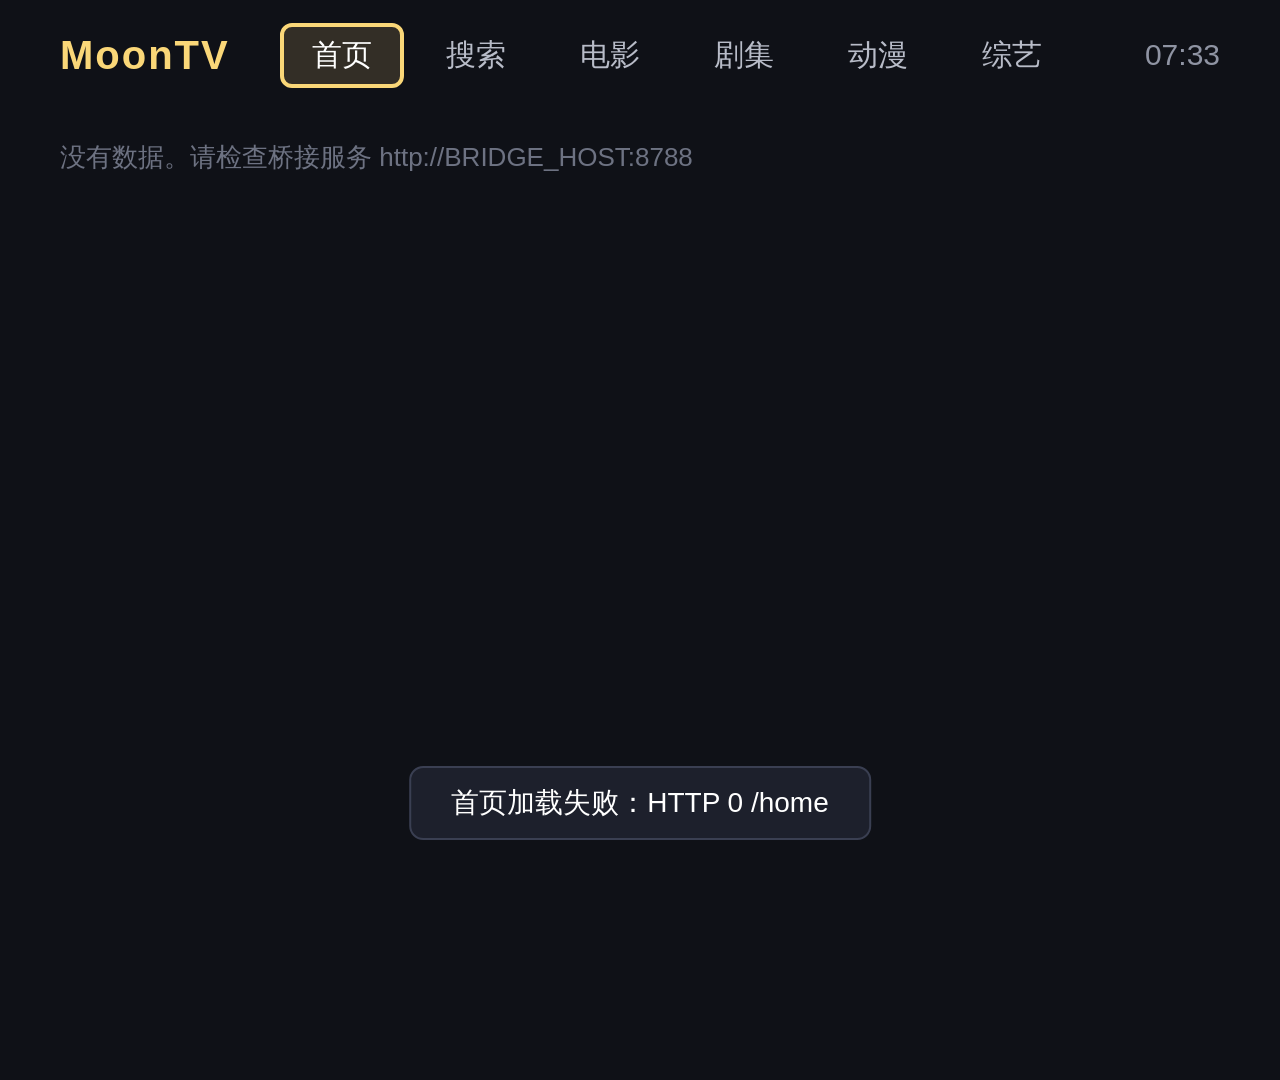
==== app/index.html @ 46e72c98 "MoonTV front end for LG webOS 4.x + moontv-api bridge - app/: ES5 + flexbox TV app (home, browse, se" ====
<!DOCTYPE html>
<html lang="zh-CN">
<head>
  <meta charset="utf-8">
  <title>MoonTV</title>
  <meta name="viewport" content="width=1920, height=1080">
  <link rel="stylesheet" href="css/app.css">
</head>
<body>

  <!-- Top bar: shared by every view except the player -->
  <div id="topbar">
    <div class="logo">MoonTV</div>
    <div class="tab" data-view="home">首页</div>
    <div class="tab" data-view="search">搜索</div>
    <div class="tab" data-view="browse" data-type="movie">电影</div>
    <div class="tab" data-view="browse" data-type="tv">剧集</div>
    <div class="tab" data-view="browse" data-type="anime">动漫</div>
    <div class="tab" data-view="browse" data-type="show">综艺</div>
    <div class="spacer"></div>
    <div class="clock" id="clock">--:--</div>
  </div>

  <!-- Home: five horizontal rows -->
  <div id="home" class="view">
    <div id="home-scroll">
      <div id="home-rows"></div>
    </div>
  </div>

  <!-- Browse: filter chips + poster grid (movie / tv / anime / show) -->
  <div id="browse" class="view">
    <div id="browse-head">
      <div id="browse-title"></div>
      <div id="browse-filters"></div>
    </div>
    <div id="browse-scroll">
      <div id="browse-grid" class="grid"></div>
      <div id="browse-empty" class="empty"></div>
    </div>
  </div>

  <!-- Search: input + history chips + grouped results -->
  <div id="search" class="view">
    <div id="search-head">
      <input id="search-input" type="text" placeholder="输入片名，按确认键打开拼音键盘" autocomplete="off">
      <div class="btn" id="search-btn">搜索</div>
    </div>
    <div id="search-status"></div>
    <div id="search-history">
      <div class="section-title">最近搜索</div>
      <div class="chips" id="search-history-chips"></div>
    </div>
    <div id="search-scroll">
      <div id="search-grid" class="grid"></div>
    </div>
  </div>

  <!-- Detail: poster + info + sources + episode grid -->
  <div id="detail" class="view">
    <div id="detail-bg"></div>
    <div id="detail-body">
      <div id="detail-poster"></div>
      <div id="detail-info">
        <div id="detail-title"></div>
        <div id="detail-meta"></div>
        <div id="detail-desc"></div>
        <div id="detail-actions"></div>
        <div class="section-title" id="detail-sources-title">换源</div>
        <div id="detail-sources-wrap"><div id="detail-sources" class="chips"></div></div>
        <div class="section-title" id="detail-ep-title">选集</div>
        <div id="detail-episodes-wrap">
          <div id="detail-episodes"></div>
        </div>
      </div>
    </div>
  </div>

  <!-- Player: fullscreen video + OSD -->
  <div id="player" class="view">
    <video id="video" autoplay preload="auto"></video>
    <div id="osd-state"></div>
    <div id="osd">
      <div id="osd-title"><span class="name"></span><span class="ep-name"></span></div>
      <div id="osd-time">00:00 / 00:00</div>
      <div id="osd-bar"><div class="buf"></div><div class="pos"></div></div>
      <div id="osd-hint">确认键 播放/暂停 · ←→ 快退/快进 10 秒 · ↑↓ 选集 · 返回键 退出</div>
      <div id="osd-eps-wrap"><div id="osd-eps"></div></div>
    </div>
  </div>

  <div id="loading"><div class="spinner"></div><div class="loading-text">加载中…</div></div>

  <!-- On-screen pinyin keyboard (overlay, driven by js/ime.js) -->
  <div id="ime">
    <div id="ime-panel">
      <div id="ime-input"><span id="ime-text"></span><span id="ime-buf"></span><span id="ime-placeholder">拼音输入，选字后按「搜索」</span></div>
      <div id="ime-cands-wrap"><div id="ime-cands"></div><div id="ime-cands-page"></div></div>
      <div id="ime-keys"></div>
      <div id="ime-hint">数字键 选字 · 绿键 首选 · 红键 删除 · 黄键 中/EN · 蓝键 搜索 · 返回 删除/关闭</div>
    </div>
  </div>
  <div id="toast"></div>

  <script src="js/util.js"></script>
  <script src="js/api.js"></script>
  <script src="js/cards.js"></script>
  <script src="js/nav.js"></script>
  <script src="js/app.js"></script>
  <script src="js/home.js"></script>
  <script src="js/browse.js"></script>
  <script src="js/pinyin-data.js"></script>
  <script src="js/ime.js"></script>
  <script src="js/search.js"></script>
  <script src="js/detail.js"></script>
  <script src="js/player.js"></script>
</body>
</html>
---- app/css/app.css ----
/* MoonTV for LG webOS 4.x (Chrome 53): flexbox only, no CSS vars / grid / gap.
   Palette: bg #0f1117, accent #fad778, text #e8e8ec, secondary #8f94a3. */
html, body {
  margin: 0; padding: 0; width: 1920px; height: 1080px; overflow: hidden;
  background: #0f1117; color: #e8e8ec;
  font-family: "Noto Sans CJK SC", "Microsoft YaHei", "LG Display", sans-serif;
  font-size: 28px;
}
* { box-sizing: border-box; -webkit-user-select: none; }
img { -webkit-user-drag: none; }
.hidden { display: none !important; }

.view { position: absolute; top: 0; left: 0; width: 1920px; height: 1080px; display: none; }
.view.active { display: block; }

/* ------------------------------------------------------------ top bar */
#topbar {
  position: absolute; top: 0; left: 0; right: 0; height: 110px;
  display: -webkit-flex; display: flex; -webkit-align-items: center; align-items: center; padding: 0 60px;
  background: -webkit-linear-gradient(top, rgba(15,17,23,1) 60%, rgba(15,17,23,0));
  z-index: 5;
}
#topbar.hidden { display: none; }
#topbar .logo { font-size: 40px; font-weight: bold; color: #fad778; margin-right: 50px; letter-spacing: 2px; }
#topbar .tab {
  padding: 8px 28px; margin-right: 10px; border-radius: 12px;
  font-size: 30px; color: #b8bcc8; border: 4px solid transparent;
}
#topbar .tab.current { color: #fff; background: rgba(255,255,255,0.08); }
#topbar .tab.focus { border-color: #fad778; color: #fff; background: rgba(250,215,120,0.15); }
#topbar .spacer { -webkit-flex: 1; flex: 1; }
#topbar .clock { font-size: 30px; color: #8f94a3; }

/* ------------------------------------------------------------ home rows */
#home-scroll { position: absolute; top: 110px; left: 0; right: 0; bottom: 0; overflow: hidden; }
#home-rows { position: absolute; top: 0; left: 0; right: 0; padding-top: 10px;
             -webkit-transition: -webkit-transform 0.25s ease-out; transition: transform 0.25s ease-out; }
.row { position: relative; margin-bottom: 20px; }
.row-title { font-size: 34px; font-weight: bold; padding: 6px 60px 6px; color: #d6d9e2; }
.row-title .hint { font-size: 22px; font-weight: normal; color: #6d7282; margin-left: 20px; }
.cards { position: relative; display: -webkit-flex; display: flex; -webkit-flex-direction: row; flex-direction: row;
         padding: 16px 60px 18px; white-space: nowrap;
         -webkit-transition: -webkit-transform 0.22s ease-out; transition: transform 0.22s ease-out; }

/* ------------------------------------------------------------ poster card (home / browse / search) */
.card {
  position: relative; -webkit-flex: none; flex: none;
  width: 220px; height: 396px; margin-right: 24px;
  border-radius: 10px; overflow: hidden; background: #1a1d28;
  border: 4px solid transparent;
  -webkit-transition: -webkit-transform 0.15s, border-color 0.15s; transition: transform 0.15s, border-color 0.15s;
}
.card .poster { width: 100%; height: 312px; background: #242836; display: block; overflow: hidden; }
.card .poster img { width: 100%; height: 100%; display: block; object-fit: cover; }
.card .title { padding: 8px 10px 2px; font-size: 24px; line-height: 32px; white-space: nowrap; overflow: hidden; text-overflow: ellipsis; color: #e8e8ec; }
.card .sub { padding: 0 10px 8px; font-size: 20px; line-height: 26px; color: #8f94a3; white-space: nowrap; overflow: hidden; text-overflow: ellipsis; }
.card .badge { position: absolute; top: 8px; right: 8px; font-size: 20px; line-height: 28px; padding: 0 10px; border-radius: 8px;
               background: rgba(0,0,0,0.7); color: #fad778; }
.card .badge.rate { background: #ec4899; color: #fff; font-weight: bold; }
.card .badge.eps { background: #22c55e; color: #fff; }
.card .badge.year { right: auto; left: 8px; background: rgba(0,0,0,0.7); color: #fff; }
.card .progress { position: absolute; left: 0; right: 0; top: 304px; height: 8px; background: rgba(0,0,0,0.6); }
.card .progress .bar { height: 100%; background: #22c55e; }
.card .sub.source { color: #9aa0b4; }
.card.focus { border-color: #fad778; -webkit-transform: scale(1.08); transform: scale(1.08); z-index: 2;
              box-shadow: 0 10px 40px rgba(0,0,0,0.7); }
.card.focus .title { color: #fff; }

.empty { padding: 20px 60px; color: #6d7282; font-size: 26px; }

/* ------------------------------------------------------------ grid (browse / search results) */
.grid { position: relative; display: -webkit-flex; display: flex; -webkit-flex-wrap: wrap; flex-wrap: wrap;
        padding: 14px 0 0 66px; -webkit-transition: -webkit-transform 0.22s ease-out; transition: transform 0.22s ease-out; }
.grid .card { margin: 0 36px 34px 0; }

/* ------------------------------------------------------------ browse */
#browse-head { position: absolute; top: 110px; left: 60px; right: 60px; }
#browse-title { font-size: 36px; font-weight: bold; margin-bottom: 10px; line-height: 44px; }
#browse-filters { padding: 10px 20px 0; background: #161925; border-radius: 16px; }
#browse-head.no-filters #browse-filters { display: none; }
.filter-row { display: -webkit-flex; display: flex; -webkit-align-items: flex-start; align-items: flex-start; }
.filter-label { -webkit-flex: none; flex: none; width: 90px; font-size: 26px; color: #8f94a3; line-height: 52px; }
#browse-scroll { position: absolute; top: 330px; left: 0; right: 0; bottom: 0; overflow: hidden; }
#browse-head.no-filters + #browse-scroll { top: 190px; }
#browse-empty { position: absolute; top: 20px; left: 0; }

/* ------------------------------------------------------------ chips */
.chips { display: -webkit-flex; display: flex; -webkit-flex-wrap: wrap; flex-wrap: wrap; }
.chip { padding: 0 24px; height: 52px; line-height: 44px; margin: 0 14px 12px 0; border-radius: 26px;
        background: #1a1d28; border: 4px solid #2a2f40; font-size: 26px; color: #c8ccd6; white-space: nowrap; }
.chip.current { color: #fad778; border-color: rgba(250,215,120,0.5); }
.chip.focus { border-color: #fad778; color: #fff; background: rgba(250,215,120,0.18); }
.chip.disabled { opacity: 0.45; }
.chip .quality { margin-left: 12px; font-size: 20px; color: #8f94a3; }
.chip.fast .quality { color: #7ed98a; }
.chip.slow .quality { color: #e0a85a; }
.chip.dead { opacity: 0.4; }
.chip.dead .quality { color: #ff8a80; }
.chip.focus .quality { color: #fff; }

/* ------------------------------------------------------------ search */
#search-head { position: absolute; top: 120px; left: 60px; right: 60px; display: -webkit-flex; display: flex;
               -webkit-align-items: center; align-items: center; }
#search-input {
  -webkit-flex: 1; flex: 1; height: 80px; font-size: 34px; padding: 0 24px; font-family: inherit;
  background: #1a1d28; color: #fff; border: 4px solid #2a2f40; border-radius: 14px; outline: none;
}
#search-input.focus { border-color: #fad778; background: rgba(250,215,120,0.08); }
#search-input.editing { border-color: #fff; background: #242836; }
.btn { height: 80px; line-height: 70px; padding: 0 36px; margin-left: 20px; font-size: 30px; border-radius: 14px;
       background: #1a1d28; color: #d6d9e2; border: 4px solid #2a2f40; white-space: nowrap; }
.btn.focus { border-color: #fad778; color: #fff; background: rgba(250,215,120,0.18); }
#search-status { position: absolute; top: 216px; left: 60px; color: #8f94a3; font-size: 26px; height: 40px; }
#search-history { position: absolute; top: 262px; left: 60px; right: 60px; }
#search-history .section-title { margin-bottom: 14px; }
#search-scroll { position: absolute; top: 250px; left: 0; right: 0; bottom: 0; overflow: hidden; }

/* ------------------------------------------------------------ detail */
#detail { background: #0f1117; }
#detail-bg { position: absolute; top: -60px; left: -60px; right: -60px; bottom: -60px; background-size: cover; background-position: center;
             opacity: 0.22; -webkit-filter: blur(40px); filter: blur(40px); }
#detail-body { position: absolute; top: 120px; left: 80px; right: 80px; bottom: 40px; display: -webkit-flex; display: flex; }
#detail-poster { -webkit-flex: none; flex: none; width: 360px; height: 510px; border-radius: 14px; background: #242836 center/cover no-repeat;
                 margin-right: 50px; box-shadow: 0 10px 40px rgba(0,0,0,0.6); }
#detail-info { -webkit-flex: 1; flex: 1; min-width: 0; display: -webkit-flex; display: flex; -webkit-flex-direction: column; flex-direction: column; }
#detail-title { font-size: 48px; font-weight: bold; line-height: 60px; margin-bottom: 8px; white-space: nowrap; overflow: hidden; text-overflow: ellipsis; }
#detail-meta { font-size: 26px; color: #8f94a3; margin-bottom: 14px; white-space: nowrap; overflow: hidden; text-overflow: ellipsis; }
#detail-desc { font-size: 24px; color: #b8bcc8; line-height: 36px; max-height: 108px; overflow: hidden; margin-bottom: 16px; }
#detail-actions { display: -webkit-flex; display: flex; margin-bottom: 8px; }
#detail-actions .btn { margin-left: 0; height: 64px; line-height: 54px; font-size: 26px; color: #fad778; border-color: rgba(250,215,120,0.5); }
#detail-actions .btn.focus { color: #fff; border-color: #fad778; }
#detail-actions .btn + .btn { margin-left: 16px; }
#detail-actions .btn.reprobe { color: #b8bcc8; border-color: rgba(255,255,255,0.22); }
#detail-actions .btn.reprobe.focus { color: #fff; border-color: #fad778; }
#detail-actions .btn.reprobe.busy { opacity: 0.6; }
.section-title { font-size: 28px; color: #d6d9e2; margin: 6px 0 10px; }
#detail-sources-wrap { max-height: 136px; overflow: hidden; margin-bottom: 6px; }
#detail-sources { position: relative; -webkit-transition: -webkit-transform 0.2s; transition: transform 0.2s; }
#detail-sources .chip { font-size: 24px; height: 50px; line-height: 42px; padding: 0 20px; margin: 0 12px 12px 0; }
#detail-episodes-wrap { -webkit-flex: 1; flex: 1; overflow: hidden; position: relative; min-height: 80px; }
#detail-episodes { position: relative; display: -webkit-flex; display: flex; -webkit-flex-wrap: wrap; flex-wrap: wrap; padding: 6px 0 0 6px;
                   -webkit-transition: -webkit-transform 0.2s; transition: transform 0.2s; }
.ep { width: 124px; height: 64px; line-height: 56px; text-align: center; margin: 0 9px 12px 0; border-radius: 10px;
      background: #1a1d28; border: 4px solid #2a2f40; font-size: 24px; color: #c8ccd6; white-space: nowrap; overflow: hidden;
      text-overflow: ellipsis; padding: 0 6px; -webkit-flex: none; flex: none; }
.ep.focus { border-color: #fad778; color: #fff; background: rgba(250,215,120,0.18); -webkit-transform: scale(1.06); transform: scale(1.06); }
.ep.current { color: #fad778; border-color: rgba(250,215,120,0.5); }

/* ------------------------------------------------------------ player */
#player { background: #000; }
#video { position: absolute; top: 0; left: 0; width: 1920px; height: 1080px; background: #000; }
#osd { position: absolute; left: 0; right: 0; bottom: 0; height: 300px;
       background: -webkit-linear-gradient(bottom, rgba(0,0,0,0.9), rgba(0,0,0,0));
       opacity: 0; -webkit-transition: opacity 0.25s; transition: opacity 0.25s; }
#osd.show { opacity: 1; }
#osd-title { position: absolute; top: 60px; left: 80px; right: 400px; font-size: 36px; white-space: nowrap; overflow: hidden; text-overflow: ellipsis; }
#osd-title .ep-name { color: #fad778; }
#osd-time { position: absolute; top: 66px; right: 80px; font-size: 30px; color: #e8e8ec; }
#osd-bar { position: absolute; left: 80px; right: 80px; top: 124px; height: 10px; background: rgba(255,255,255,0.25); border-radius: 5px; }
#osd-bar .buf { position: absolute; left: 0; top: 0; height: 100%; background: rgba(255,255,255,0.35); border-radius: 5px; }
#osd-bar .pos { position: absolute; left: 0; top: 0; height: 100%; background: #fad778; border-radius: 5px; }
#osd-hint { position: absolute; top: 150px; left: 80px; font-size: 22px; color: #8f94a3; }
#osd-state { position: absolute; top: 440px; left: 0; right: 0; text-align: center; font-size: 56px; line-height: 80px; color: #fff;
             text-shadow: 0 2px 20px #000; white-space: pre-line; display: none; }
#osd-state.show { display: block; }
#osd-eps-wrap { position: absolute; left: 80px; right: 80px; top: 196px; height: 80px; overflow: hidden; }
#osd-eps { position: relative; display: -webkit-flex; display: flex; padding: 6px 0 0 6px;
           -webkit-transition: -webkit-transform 0.2s; transition: transform 0.2s; }
#osd-eps .ep { height: 56px; line-height: 48px; width: 96px; font-size: 24px; margin-right: 12px; background: rgba(26,29,40,0.85); }

/* ------------------------------------------------------------ misc */
#toast { position: absolute; bottom: 60px; left: 50%; -webkit-transform: translateX(-50%); transform: translateX(-50%);
         max-width: 1500px; background: rgba(30,33,45,0.96); color: #fff; padding: 16px 40px; border-radius: 14px; font-size: 28px;
         border: 2px solid #3a3f52; opacity: 0; -webkit-transition: opacity 0.2s; transition: opacity 0.2s; z-index: 50; }
#toast.show { opacity: 1; }
#loading { position: absolute; top: 0; left: 0; right: 0; bottom: 0; display: none; -webkit-flex-direction: column; flex-direction: column;
           -webkit-align-items: center; align-items: center; -webkit-justify-content: center; justify-content: center;
           background: rgba(15,17,23,0.55); font-size: 34px; z-index: 40; }
#loading.show { display: -webkit-flex; display: flex; }
#loading .spinner { width: 72px; height: 72px; border-radius: 50%; border: 6px solid rgba(250,215,120,0.25); border-top-color: #fad778;
                    -webkit-animation: spin 0.9s linear infinite; animation: spin 0.9s linear infinite; margin-bottom: 20px; }
#loading .loading-text { color: #d6d9e2; }
@-webkit-keyframes spin { from { -webkit-transform: rotate(0deg); } to { -webkit-transform: rotate(360deg); } }
@keyframes spin { from { transform: rotate(0deg); } to { transform: rotate(360deg); } }

/* ------------------------------------------------------------ on-screen pinyin IME */
#ime { position: absolute; top: 0; left: 0; width: 1920px; height: 1080px; display: none; z-index: 30;
       background: rgba(8,9,14,0.88); }
#ime.show { display: block; }
#ime-panel { position: absolute; left: 260px; right: 260px; top: 120px; }
#ime-input { height: 90px; line-height: 90px; padding: 0 30px; font-size: 40px; background: #1a1d28; border: 4px solid #fad778;
             border-radius: 16px; white-space: nowrap; overflow: hidden; }
#ime-text { color: #fff; }
#ime-buf { color: #fad778; margin-left: 6px; border-bottom: 3px solid #fad778; }
#ime-buf:empty { display: none; }
#ime-placeholder { color: #5c6170; }
#ime-placeholder.hidden { display: none; }
#ime-cands-wrap { display: -webkit-flex; display: flex; -webkit-align-items: center; align-items: center; height: 84px; margin: 14px 0 10px;
                  padding: 0 20px; background: #141720; border-radius: 14px; }
#ime-cands-wrap.empty { visibility: hidden; }
#ime-cands { display: -webkit-flex; display: flex; -webkit-flex: 1; flex: 1; overflow: hidden; }
.ime-cand { -webkit-flex: none; flex: none; padding: 0 22px; height: 60px; line-height: 54px; margin-right: 10px; border-radius: 10px;
            font-size: 32px; color: #e8e8ec; border: 3px solid transparent; white-space: nowrap; }
.ime-cand.focus { border-color: #fad778; background: rgba(250,215,120,0.18); color: #fff; }
#ime-cands-page { -webkit-flex: none; flex: none; font-size: 24px; color: #8f94a3; margin-left: 10px; }
#ime-keys { }
.ime-row { display: -webkit-flex; display: flex; -webkit-justify-content: center; justify-content: center; margin-bottom: 12px; }
.ime-key { width: 98px; height: 84px; line-height: 78px; margin: 0 6px; text-align: center; font-size: 36px; color: #e8e8ec;
           background: #1e2230; border: 3px solid #2a2f40; border-radius: 12px; }
.ime-key.fn { width: 190px; font-size: 28px; color: #c8ccd6; background: #171a25; }
.ime-key.go { background: rgba(250,215,120,0.22); color: #fad778; border-color: rgba(250,215,120,0.5); }
.ime-key.focus { border-color: #fad778; background: rgba(250,215,120,0.22); color: #fff; -webkit-transform: scale(1.06); transform: scale(1.06); }
#ime.en .ime-key.mode { color: #7ec8ff; }
#ime-hint { margin-top: 10px; text-align: center; font-size: 22px; color: #6d7282; }
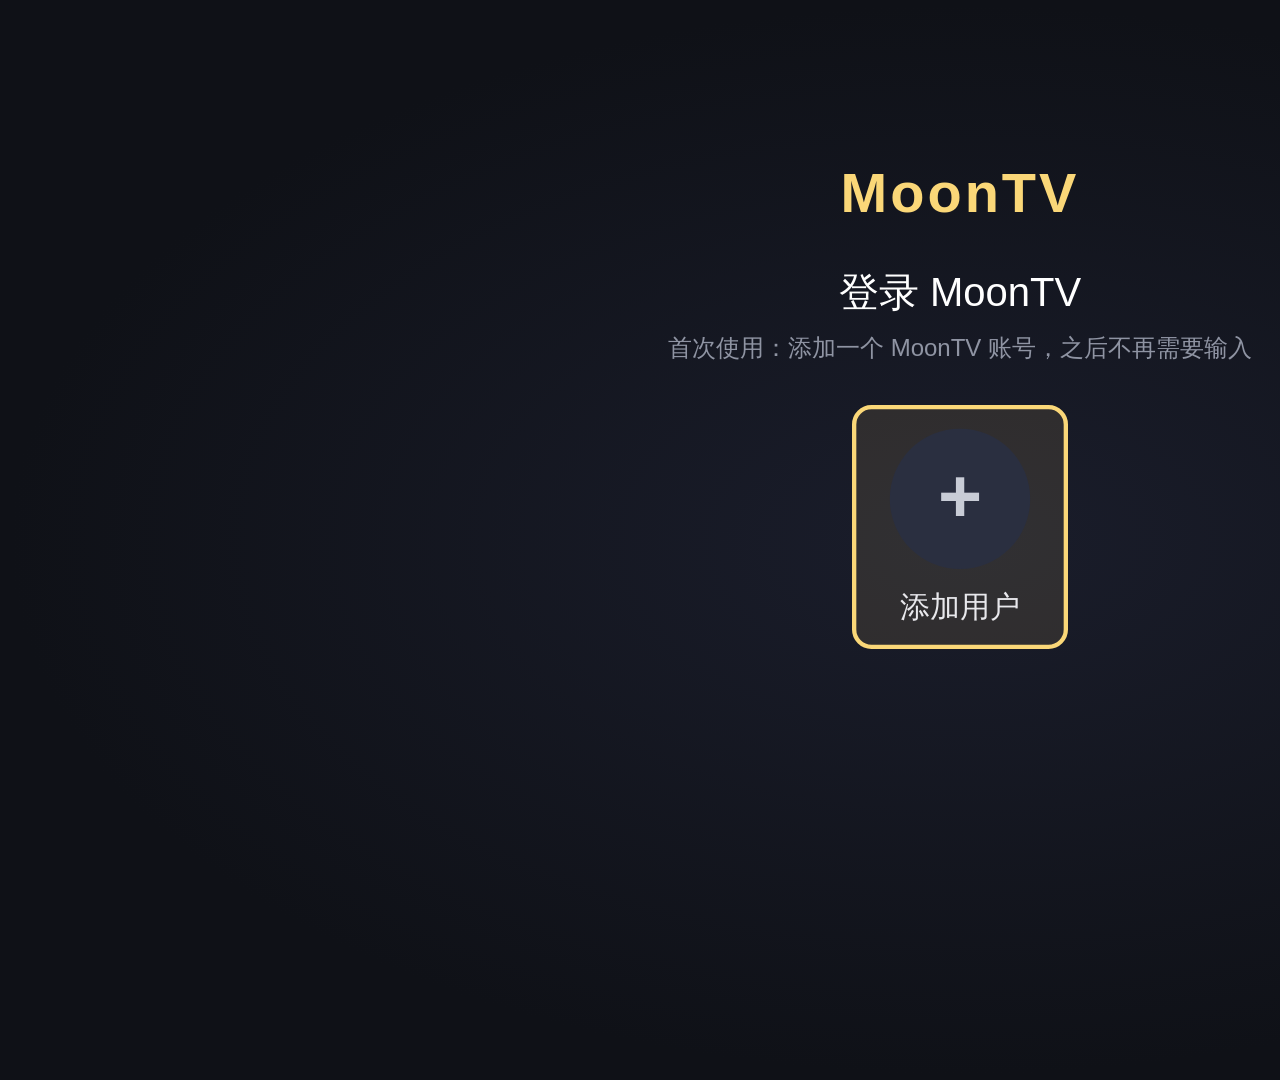
==== commit 7279edd7: "Multi-user login: remembered accounts, auto-login, picker, logout - bridge: per-credential Upstream " ====
--- a/app/index.html
+++ b/app/index.html
@@ -18,7 +18,24 @@
     <div class="tab" data-view="browse" data-type="anime">动漫</div>
     <div class="tab" data-view="browse" data-type="show">综艺</div>
     <div class="spacer"></div>
+    <div class="tab user" data-view="user" id="tab-user">登录</div>
     <div class="clock" id="clock">--:--</div>
+  </div>
+
+  <!-- Login / account picker -->
+  <div id="login" class="view">
+    <div id="login-box">
+      <div class="logo">MoonTV</div>
+      <div id="login-title">选择用户</div>
+      <div id="login-sub"></div>
+      <div id="login-pick"><div id="login-users" class="users"></div></div>
+      <div id="login-add" class="hidden">
+        <div class="field empty" id="f-user-wrap"><span class="label">用户名</span><span class="val" id="f-user"></span><span class="ph">按确认键输入</span></div>
+        <div class="field empty" id="f-pass-wrap"><span class="label">密码</span><span class="val" id="f-pass"></span><span class="ph">按确认键输入</span></div>
+        <div class="btn" id="f-submit">登录并记住</div>
+        <div id="login-err"></div>
+      </div>
+    </div>
   </div>
 
   <!-- Home: five horizontal rows -->
@@ -111,6 +128,7 @@
   <script src="js/browse.js"></script>
   <script src="js/pinyin-data.js"></script>
   <script src="js/ime.js"></script>
+  <script src="js/accounts.js"></script>
   <script src="js/search.js"></script>
   <script src="js/detail.js"></script>
   <script src="js/player.js"></script>
--- a/app/css/app.css
+++ b/app/css/app.css
@@ -212,3 +212,32 @@
 .ime-key.focus { border-color: #fad778; background: rgba(250,215,120,0.22); color: #fff; -webkit-transform: scale(1.06); transform: scale(1.06); }
 #ime.en .ime-key.mode { color: #7ec8ff; }
 #ime-hint { margin-top: 10px; text-align: center; font-size: 22px; color: #6d7282; }
+
+/* ------------------------------------------------------------ login / account picker */
+#topbar .tab.user { color: #fad778; margin-right: 30px; }
+#login { background: -webkit-radial-gradient(center, ellipse, #1a1d2b 0%, #0f1117 70%); }
+#login-box { position: absolute; top: 160px; left: 0; right: 0; text-align: center; }
+#login-box .logo { font-size: 56px; font-weight: bold; color: #fad778; letter-spacing: 3px; margin-bottom: 40px; }
+#login-title { font-size: 40px; color: #fff; margin-bottom: 12px; }
+#login-sub { font-size: 24px; color: #8f94a3; margin-bottom: 50px; }
+.users { display: -webkit-flex; display: flex; -webkit-justify-content: center; justify-content: center; -webkit-flex-wrap: wrap; flex-wrap: wrap; padding: 0 200px; }
+.user-tile { width: 200px; margin: 0 22px 30px; padding: 18px 10px 16px; border-radius: 18px; border: 4px solid transparent;
+             -webkit-transition: -webkit-transform .15s, border-color .15s; transition: transform .15s, border-color .15s; position: relative; }
+.user-tile .avatar { width: 130px; height: 130px; line-height: 130px; margin: 0 auto 16px; border-radius: 50%; font-size: 60px; font-weight: bold;
+                     color: #111; background: -webkit-linear-gradient(top, #fad778, #e0b24a); }
+.user-tile.add .avatar { background: #2a2f40; color: #c8ccd6; font-size: 70px; line-height: 124px; }
+.user-tile .name { font-size: 28px; color: #e8e8ec; white-space: nowrap; overflow: hidden; text-overflow: ellipsis; }
+.user-tile .hint { position: absolute; left: 0; right: 0; bottom: -34px; font-size: 20px; color: #ff8a80; }
+.user-tile.confirm .avatar { background: #e53935; color: #fff; }
+.user-tile.focus { border-color: #fad778; background: rgba(250,215,120,0.10); -webkit-transform: scale(1.08); transform: scale(1.08); }
+#login-add { width: 760px; margin: 0 auto; text-align: left; }
+#login-add.hidden, #login-pick.hidden { display: none; }
+.field { position: relative; height: 90px; line-height: 90px; margin-bottom: 22px; padding: 0 30px 0 150px; background: #1a1d28; border: 4px solid #2a2f40; border-radius: 16px; font-size: 32px; }
+.field .label { position: absolute; left: 28px; color: #8f94a3; font-size: 26px; }
+.field .val { color: #fff; letter-spacing: 1px; }
+.field .ph { display: none; color: #5c6170; font-size: 26px; }
+.field.empty .ph { display: inline; }
+.field.focus { border-color: #fad778; }
+#f-submit { display: block; text-align: center; margin: 10px 0 0; line-height: 80px; height: 88px; background: rgba(250,215,120,0.18); color: #fad778; border-color: rgba(250,215,120,0.5); }
+#f-submit.focus { background: #fad778; color: #111; }
+#login-err { margin-top: 20px; font-size: 26px; color: #ff8a80; min-height: 34px; text-align: center; }
